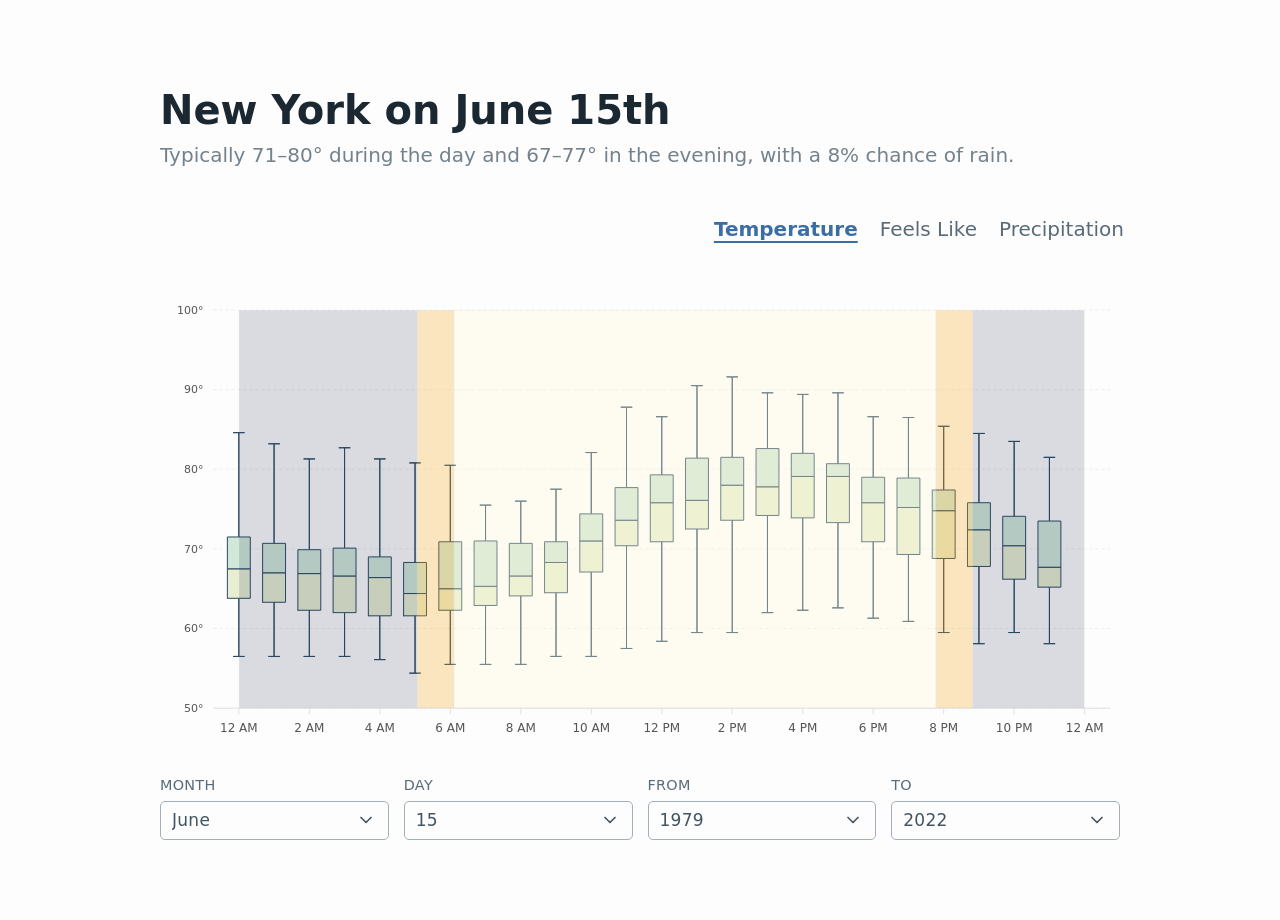
==== explore/index.html @ 86804291 "rename the wedding-planner to explore and add link" ====
<html data-theme="light">
    <head>
        <meta charset="utf-8" />
        <meta name="viewport" content="width=device-width, initial-scale=1.0" />
        <title>New York, by the day</title>
        <link rel="stylesheet" href="../css/pico.min.css" />
        <link rel="stylesheet" href="../css/app.css" />
        <style>
            .container {
                max-width: 960px;
            }
            /* Pico nav: plain right-aligned words, active one underlined. */
            .tabs {
                margin-top: 0.5rem;
                justify-content: flex-end;
            }
            .tabs ul {
                padding: 0;
                margin: 0;
                gap: 0.5rem;
            }
            .tabs a {
                padding: 0.2rem 0.3rem;
                color: var(--secondary);
                text-decoration: none;
            }
            .tabs a:hover,
            .tabs a:focus {
                background: transparent;
                box-shadow: none;
                color: var(--color);
            }
            .tabs a.active {
                color: #3b6ea5;
                font-weight: 600;
                text-decoration: underline;
                text-underline-offset: 5px;
                text-decoration-thickness: 2px;
            }
            #chart {
                margin-top: 0.5rem;
            }
            /* Controls sit below the chart. */
            .controls {
                display: flex;
                flex-wrap: wrap;
                gap: 0.4rem 0.75rem;
                align-items: end;
                margin-top: 1rem;
            }
            .controls label {
                flex: 1 1 7rem;
                margin: 0;
                font-size: 0.72rem;
                letter-spacing: 0.02em;
                text-transform: uppercase;
                color: var(--secondary);
            }
            .controls select {
                margin: 0.2rem 0 0;
                padding: 0.3rem 1.6rem 0.3rem 0.55rem;
                font-size: 0.85rem;
                height: auto;
                background-position: center right 0.6rem;
            }
            #hour-modal article {
                max-width: 820px;
                width: 90vw;
            }
            #hour-modal header {
                margin-bottom: 0.5rem;
            }
        </style>
    </head>
    <body>
        <main class="container">
            <hgroup>
                <h1>New York on <b id="title-date">…</b></h1>
                <h2><span id="explainer">Loading…</span></h2>
            </hgroup>

            <nav class="tabs">
                <ul>
                    <li><a href="#" data-mode="temp" class="active">Temperature</a></li>
                    <li><a href="#" data-mode="feels">Feels Like</a></li>
                    <li><a href="#" data-mode="precip">Precipitation</a></li>
                </ul>
            </nav>

            <div id="chart"></div>

            <div class="controls">
                <label>Month <select id="month"></select></label>
                <label>Day <select id="day"></select></label>
                <label>From <select id="yearStart"></select></label>
                <label>To <select id="yearEnd"></select></label>
            </div>
        </main>

        <dialog id="hour-modal">
            <article>
                <header>
                    <a
                        href="#"
                        id="modal-close"
                        aria-label="Close"
                        class="close"
                    ></a>
                    <strong id="modal-title"></strong>
                </header>
                <div id="modal-chart"></div>
            </article>
        </dialog>

        <script src="../js/apexcharts.min.js"></script>
        <script src="../js/wedding-temps.js"></script>
        <script src="../js/wedding-feels.js"></script>
        <script src="../js/wedding-precip.js"></script>
        <script src="../js/wedding.js"></script>
    </body>
</html>
---- css/pico.min.css ----
@charset "UTF-8";/*!
 * Pico.css v1.5.7 (https://picocss.com)
 * Copyright 2019-2023 - Licensed under MIT
 */:root{--font-family:system-ui,-apple-system,"Segoe UI","Roboto","Ubuntu","Cantarell","Noto Sans",sans-serif,"Apple Color Emoji","Segoe UI Emoji","Segoe UI Symbol","Noto Color Emoji";--line-height:1.5;--font-weight:400;--font-size:16px;--border-radius:0.25rem;--border-width:1px;--outline-width:3px;--spacing:1rem;--typography-spacing-vertical:1.5rem;--block-spacing-vertical:calc(var(--spacing) * 2);--block-spacing-horizontal:var(--spacing);--grid-spacing-vertical:0;--grid-spacing-horizontal:var(--spacing);--form-element-spacing-vertical:0.75rem;--form-element-spacing-horizontal:1rem;--nav-element-spacing-vertical:1rem;--nav-element-spacing-horizontal:0.5rem;--nav-link-spacing-vertical:0.5rem;--nav-link-spacing-horizontal:0.5rem;--form-label-font-weight:var(--font-weight);--transition:0.2s ease-in-out;--modal-overlay-backdrop-filter:blur(0.25rem)}@media (min-width:576px){:root{--font-size:17px}}@media (min-width:768px){:root{--font-size:18px}}@media (min-width:992px){:root{--font-size:19px}}@media (min-width:1200px){:root{--font-size:20px}}@media (min-width:576px){body>footer,body>header,body>main,section{--block-spacing-vertical:calc(var(--spacing) * 2.5)}}@media (min-width:768px){body>footer,body>header,body>main,section{--block-spacing-vertical:calc(var(--spacing) * 3)}}@media (min-width:992px){body>footer,body>header,body>main,section{--block-spacing-vertical:calc(var(--spacing) * 3.5)}}@media (min-width:1200px){body>footer,body>header,body>main,section{--block-spacing-vertical:calc(var(--spacing) * 4)}}@media (min-width:576px){article{--block-spacing-horizontal:calc(var(--spacing) * 1.25)}}@media (min-width:768px){article{--block-spacing-horizontal:calc(var(--spacing) * 1.5)}}@media (min-width:992px){article{--block-spacing-horizontal:calc(var(--spacing) * 1.75)}}@media (min-width:1200px){article{--block-spacing-horizontal:calc(var(--spacing) * 2)}}dialog>article{--block-spacing-vertical:calc(var(--spacing) * 2);--block-spacing-horizontal:var(--spacing)}@media (min-width:576px){dialog>article{--block-spacing-vertical:calc(var(--spacing) * 2.5);--block-spacing-horizontal:calc(var(--spacing) * 1.25)}}@media (min-width:768px){dialog>article{--block-spacing-vertical:calc(var(--spacing) * 3);--block-spacing-horizontal:calc(var(--spacing) * 1.5)}}a{--text-decoration:none}a.contrast,a.secondary{--text-decoration:underline}small{--font-size:0.875em}h1,h2,h3,h4,h5,h6{--font-weight:700}h1{--font-size:2rem;--typography-spacing-vertical:3rem}h2{--font-size:1.75rem;--typography-spacing-vertical:2.625rem}h3{--font-size:1.5rem;--typography-spacing-vertical:2.25rem}h4{--font-size:1.25rem;--typography-spacing-vertical:1.874rem}h5{--font-size:1.125rem;--typography-spacing-vertical:1.6875rem}[type=checkbox],[type=radio]{--border-width:2px}[type=checkbox][role=switch]{--border-width:3px}tfoot td,tfoot th,thead td,thead th{--border-width:3px}:not(thead,tfoot)>*>td{--font-size:0.875em}code,kbd,pre,samp{--font-family:"Menlo","Consolas","Roboto Mono","Ubuntu Monospace","Noto Mono","Oxygen Mono","Liberation Mono",monospace,"Apple Color Emoji","Segoe UI Emoji","Segoe UI Symbol","Noto Color Emoji"}kbd{--font-weight:bolder}:root:not([data-theme=dark]),[data-theme=light]{--background-color:#fff;--color:hsl(205deg, 20%, 32%);--h1-color:hsl(205deg, 30%, 15%);--h2-color:#24333e;--h3-color:hsl(205deg, 25%, 23%);--h4-color:#374956;--h5-color:hsl(205deg, 20%, 32%);--h6-color:#4d606d;--muted-color:hsl(205deg, 10%, 50%);--muted-border-color:hsl(205deg, 20%, 94%);--primary:hsl(195deg, 85%, 41%);--primary-hover:hsl(195deg, 90%, 32%);--primary-focus:rgba(16, 149, 193, 0.125);--primary-inverse:#fff;--secondary:hsl(205deg, 15%, 41%);--secondary-hover:hsl(205deg, 20%, 32%);--secondary-focus:rgba(89, 107, 120, 0.125);--secondary-inverse:#fff;--contrast:hsl(205deg, 30%, 15%);--contrast-hover:#000;--contrast-focus:rgba(89, 107, 120, 0.125);--contrast-inverse:#fff;--mark-background-color:#fff2ca;--mark-color:#543a26;--ins-color:#388e3c;--del-color:#c62828;--blockquote-border-color:var(--muted-border-color);--blockquote-footer-color:var(--muted-color);--button-box-shadow:0 0 0 rgba(0, 0, 0, 0);--button-hover-box-shadow:0 0 0 rgba(0, 0, 0, 0);--form-element-background-color:transparent;--form-element-border-color:hsl(205deg, 14%, 68%);--form-element-color:var(--color);--form-element-placeholder-color:var(--muted-color);--form-element-active-background-color:transparent;--form-element-active-border-color:var(--primary);--form-element-focus-color:var(--primary-focus);--form-element-disabled-background-color:hsl(205deg, 18%, 86%);--form-element-disabled-border-color:hsl(205deg, 14%, 68%);--form-element-disabled-opacity:0.5;--form-element-invalid-border-color:#c62828;--form-element-invalid-active-border-color:#d32f2f;--form-element-invalid-focus-color:rgba(211, 47, 47, 0.125);--form-element-valid-border-color:#388e3c;--form-element-valid-active-border-color:#43a047;--form-element-valid-focus-color:rgba(67, 160, 71, 0.125);--switch-background-color:hsl(205deg, 16%, 77%);--switch-color:var(--primary-inverse);--switch-checked-background-color:var(--primary);--range-border-color:hsl(205deg, 18%, 86%);--range-active-border-color:hsl(205deg, 16%, 77%);--range-thumb-border-color:var(--background-color);--range-thumb-color:var(--secondary);--range-thumb-hover-color:var(--secondary-hover);--range-thumb-active-color:var(--primary);--table-border-color:var(--muted-border-color);--table-row-stripped-background-color:#f6f8f9;--code-background-color:hsl(205deg, 20%, 94%);--code-color:var(--muted-color);--code-kbd-background-color:var(--contrast);--code-kbd-color:var(--contrast-inverse);--code-tag-color:hsl(330deg, 40%, 50%);--code-property-color:hsl(185deg, 40%, 40%);--code-value-color:hsl(40deg, 20%, 50%);--code-comment-color:hsl(205deg, 14%, 68%);--accordion-border-color:var(--muted-border-color);--accordion-close-summary-color:var(--color);--accordion-open-summary-color:var(--muted-color);--card-background-color:var(--background-color);--card-border-color:var(--muted-border-color);--card-box-shadow:0.0145rem 0.029rem 0.174rem rgba(27, 40, 50, 0.01698),0.0335rem 0.067rem 0.402rem rgba(27, 40, 50, 0.024),0.0625rem 0.125rem 0.75rem rgba(27, 40, 50, 0.03),0.1125rem 0.225rem 1.35rem rgba(27, 40, 50, 0.036),0.2085rem 0.417rem 2.502rem rgba(27, 40, 50, 0.04302),0.5rem 1rem 6rem rgba(27, 40, 50, 0.06),0 0 0 0.0625rem rgba(27, 40, 50, 0.015);--card-sectionning-background-color:#fbfbfc;--dropdown-background-color:#fbfbfc;--dropdown-border-color:#e1e6eb;--dropdown-box-shadow:var(--card-box-shadow);--dropdown-color:var(--color);--dropdown-hover-background-color:hsl(205deg, 20%, 94%);--modal-overlay-background-color:rgba(213, 220, 226, 0.7);--progress-background-color:hsl(205deg, 18%, 86%);--progress-color:var(--primary);--loading-spinner-opacity:0.5;--tooltip-background-color:var(--contrast);--tooltip-color:var(--contrast-inverse);--icon-checkbox:url("data:image/svg+xml,%3Csvg xmlns='http://www.w3.org/2000/svg' width='24' height='24' viewBox='0 0 24 24' fill='none' stroke='rgb(255, 255, 255)' stroke-width='4' stroke-linecap='round' stroke-linejoin='round'%3E%3Cpolyline points='20 6 9 17 4 12'%3E%3C/polyline%3E%3C/svg%3E");--icon-chevron:url("data:image/svg+xml,%3Csvg xmlns='http://www.w3.org/2000/svg' width='24' height='24' viewBox='0 0 24 24' fill='none' stroke='rgb(65, 84, 98)' stroke-width='2' stroke-linecap='round' stroke-linejoin='round'%3E%3Cpolyline points='6 9 12 15 18 9'%3E%3C/polyline%3E%3C/svg%3E");--icon-chevron-button:url("data:image/svg+xml,%3Csvg xmlns='http://www.w3.org/2000/svg' width='24' height='24' viewBox='0 0 24 24' fill='none' stroke='rgb(255, 255, 255)' stroke-width='2' stroke-linecap='round' stroke-linejoin='round'%3E%3Cpolyline points='6 9 12 15 18 9'%3E%3C/polyline%3E%3C/svg%3E");--icon-chevron-button-inverse:url("data:image/svg+xml,%3Csvg xmlns='http://www.w3.org/2000/svg' width='24' height='24' viewBox='0 0 24 24' fill='none' stroke='rgb(255, 255, 255)' stroke-width='2' stroke-linecap='round' stroke-linejoin='round'%3E%3Cpolyline points='6 9 12 15 18 9'%3E%3C/polyline%3E%3C/svg%3E");--icon-close:url("data:image/svg+xml,%3Csvg xmlns='http://www.w3.org/2000/svg' width='24' height='24' viewBox='0 0 24 24' fill='none' stroke='rgb(115, 130, 140)' stroke-width='4' stroke-linecap='round' stroke-linejoin='round'%3E%3Cline x1='18' y1='6' x2='6' y2='18'%3E%3C/line%3E%3Cline x1='6' y1='6' x2='18' y2='18'%3E%3C/line%3E%3C/svg%3E");--icon-date:url("data:image/svg+xml,%3Csvg xmlns='http://www.w3.org/2000/svg' width='24' height='24' viewBox='0 0 24 24' fill='none' stroke='rgb(65, 84, 98)' stroke-width='2' stroke-linecap='round' stroke-linejoin='round'%3E%3Crect x='3' y='4' width='18' height='18' rx='2' ry='2'%3E%3C/rect%3E%3Cline x1='16' y1='2' x2='16' y2='6'%3E%3C/line%3E%3Cline x1='8' y1='2' x2='8' y2='6'%3E%3C/line%3E%3Cline x1='3' y1='10' x2='21' y2='10'%3E%3C/line%3E%3C/svg%3E");--icon-invalid:url("data:image/svg+xml,%3Csvg xmlns='http://www.w3.org/2000/svg' width='24' height='24' viewBox='0 0 24 24' fill='none' stroke='rgb(198, 40, 40)' stroke-width='2' stroke-linecap='round' stroke-linejoin='round'%3E%3Ccircle cx='12' cy='12' r='10'%3E%3C/circle%3E%3Cline x1='12' y1='8' x2='12' y2='12'%3E%3C/line%3E%3Cline x1='12' y1='16' x2='12.01' y2='16'%3E%3C/line%3E%3C/svg%3E");--icon-minus:url("data:image/svg+xml,%3Csvg xmlns='http://www.w3.org/2000/svg' width='24' height='24' viewBox='0 0 24 24' fill='none' stroke='rgb(255, 255, 255)' stroke-width='4' stroke-linecap='round' stroke-linejoin='round'%3E%3Cline x1='5' y1='12' x2='19' y2='12'%3E%3C/line%3E%3C/svg%3E");--icon-search:url("data:image/svg+xml,%3Csvg xmlns='http://www.w3.org/2000/svg' width='24' height='24' viewBox='0 0 24 24' fill='none' stroke='rgb(65, 84, 98)' stroke-width='2' stroke-linecap='round' stroke-linejoin='round'%3E%3Ccircle cx='11' cy='11' r='8'%3E%3C/circle%3E%3Cline x1='21' y1='21' x2='16.65' y2='16.65'%3E%3C/line%3E%3C/svg%3E");--icon-time:url("data:image/svg+xml,%3Csvg xmlns='http://www.w3.org/2000/svg' width='24' height='24' viewBox='0 0 24 24' fill='none' stroke='rgb(65, 84, 98)' stroke-width='2' stroke-linecap='round' stroke-linejoin='round'%3E%3Ccircle cx='12' cy='12' r='10'%3E%3C/circle%3E%3Cpolyline points='12 6 12 12 16 14'%3E%3C/polyline%3E%3C/svg%3E");--icon-valid:url("data:image/svg+xml,%3Csvg xmlns='http://www.w3.org/2000/svg' width='24' height='24' viewBox='0 0 24 24' fill='none' stroke='rgb(56, 142, 60)' stroke-width='3' stroke-linecap='round' stroke-linejoin='round'%3E%3Cpolyline points='20 6 9 17 4 12'%3E%3C/polyline%3E%3C/svg%3E");color-scheme:light}@media only screen and (prefers-color-scheme:dark){:root:not([data-theme]){--background-color:#11191f;--color:hsl(205deg, 16%, 77%);--h1-color:hsl(205deg, 20%, 94%);--h2-color:#e1e6eb;--h3-color:hsl(205deg, 18%, 86%);--h4-color:#c8d1d8;--h5-color:hsl(205deg, 16%, 77%);--h6-color:#afbbc4;--muted-color:hsl(205deg, 10%, 50%);--muted-border-color:#1f2d38;--primary:hsl(195deg, 85%, 41%);--primary-hover:hsl(195deg, 80%, 50%);--primary-focus:rgba(16, 149, 193, 0.25);--primary-inverse:#fff;--secondary:hsl(205deg, 15%, 41%);--secondary-hover:hsl(205deg, 10%, 50%);--secondary-focus:rgba(115, 130, 140, 0.25);--secondary-inverse:#fff;--contrast:hsl(205deg, 20%, 94%);--contrast-hover:#fff;--contrast-focus:rgba(115, 130, 140, 0.25);--contrast-inverse:#000;--mark-background-color:#d1c284;--mark-color:#11191f;--ins-color:#388e3c;--del-color:#c62828;--blockquote-border-color:var(--muted-border-color);--blockquote-footer-color:var(--muted-color);--button-box-shadow:0 0 0 rgba(0, 0, 0, 0);--button-hover-box-shadow:0 0 0 rgba(0, 0, 0, 0);--form-element-background-color:#11191f;--form-element-border-color:#374956;--form-element-color:var(--color);--form-element-placeholder-color:var(--muted-color);--form-element-active-background-color:var(--form-element-background-color);--form-element-active-border-color:var(--primary);--form-element-focus-color:var(--primary-focus);--form-element-disabled-background-color:hsl(205deg, 25%, 23%);--form-element-disabled-border-color:hsl(205deg, 20%, 32%);--form-element-disabled-opacity:0.5;--form-element-invalid-border-color:#b71c1c;--form-element-invalid-active-border-color:#c62828;--form-element-invalid-focus-color:rgba(198, 40, 40, 0.25);--form-element-valid-border-color:#2e7d32;--form-element-valid-active-border-color:#388e3c;--form-element-valid-focus-color:rgba(56, 142, 60, 0.25);--switch-background-color:#374956;--switch-color:var(--primary-inverse);--switch-checked-background-color:var(--primary);--range-border-color:#24333e;--range-active-border-color:hsl(205deg, 25%, 23%);--range-thumb-border-color:var(--background-color);--range-thumb-color:var(--secondary);--range-thumb-hover-color:var(--secondary-hover);--range-thumb-active-color:var(--primary);--table-border-color:var(--muted-border-color);--table-row-stripped-background-color:rgba(115, 130, 140, 0.05);--code-background-color:#18232c;--code-color:var(--muted-color);--code-kbd-background-color:var(--contrast);--code-kbd-color:var(--contrast-inverse);--code-tag-color:hsl(330deg, 30%, 50%);--code-property-color:hsl(185deg, 30%, 50%);--code-value-color:hsl(40deg, 10%, 50%);--code-comment-color:#4d606d;--accordion-border-color:var(--muted-border-color);--accordion-active-summary-color:var(--primary);--accordion-close-summary-color:var(--color);--accordion-open-summary-color:var(--muted-color);--card-background-color:#141e26;--card-border-color:var(--card-background-color);--card-box-shadow:0.0145rem 0.029rem 0.174rem rgba(0, 0, 0, 0.01698),0.0335rem 0.067rem 0.402rem rgba(0, 0, 0, 0.024),0.0625rem 0.125rem 0.75rem rgba(0, 0, 0, 0.03),0.1125rem 0.225rem 1.35rem rgba(0, 0, 0, 0.036),0.2085rem 0.417rem 2.502rem rgba(0, 0, 0, 0.04302),0.5rem 1rem 6rem rgba(0, 0, 0, 0.06),0 0 0 0.0625rem rgba(0, 0, 0, 0.015);--card-sectionning-background-color:#18232c;--dropdown-background-color:hsl(205deg, 30%, 15%);--dropdown-border-color:#24333e;--dropdown-box-shadow:var(--card-box-shadow);--dropdown-color:var(--color);--dropdown-hover-background-color:rgba(36, 51, 62, 0.75);--modal-overlay-background-color:rgba(36, 51, 62, 0.8);--progress-background-color:#24333e;--progress-color:var(--primary);--loading-spinner-opacity:0.5;--tooltip-background-color:var(--contrast);--tooltip-color:var(--contrast-inverse);--icon-checkbox:url("data:image/svg+xml,%3Csvg xmlns='http://www.w3.org/2000/svg' width='24' height='24' viewBox='0 0 24 24' fill='none' stroke='rgb(255, 255, 255)' stroke-width='4' stroke-linecap='round' stroke-linejoin='round'%3E%3Cpolyline points='20 6 9 17 4 12'%3E%3C/polyline%3E%3C/svg%3E");--icon-chevron:url("data:image/svg+xml,%3Csvg xmlns='http://www.w3.org/2000/svg' width='24' height='24' viewBox='0 0 24 24' fill='none' stroke='rgb(162, 175, 185)' stroke-width='2' stroke-linecap='round' stroke-linejoin='round'%3E%3Cpolyline points='6 9 12 15 18 9'%3E%3C/polyline%3E%3C/svg%3E");--icon-chevron-button:url("data:image/svg+xml,%3Csvg xmlns='http://www.w3.org/2000/svg' width='24' height='24' viewBox='0 0 24 24' fill='none' stroke='rgb(255, 255, 255)' stroke-width='2' stroke-linecap='round' stroke-linejoin='round'%3E%3Cpolyline points='6 9 12 15 18 9'%3E%3C/polyline%3E%3C/svg%3E");--icon-chevron-button-inverse:url("data:image/svg+xml,%3Csvg xmlns='http://www.w3.org/2000/svg' width='24' height='24' viewBox='0 0 24 24' fill='none' stroke='rgb(0, 0, 0)' stroke-width='2' stroke-linecap='round' stroke-linejoin='round'%3E%3Cpolyline points='6 9 12 15 18 9'%3E%3C/polyline%3E%3C/svg%3E");--icon-close:url("data:image/svg+xml,%3Csvg xmlns='http://www.w3.org/2000/svg' width='24' height='24' viewBox='0 0 24 24' fill='none' stroke='rgb(115, 130, 140)' stroke-width='4' stroke-linecap='round' stroke-linejoin='round'%3E%3Cline x1='18' y1='6' x2='6' y2='18'%3E%3C/line%3E%3Cline x1='6' y1='6' x2='18' y2='18'%3E%3C/line%3E%3C/svg%3E");--icon-date:url("data:image/svg+xml,%3Csvg xmlns='http://www.w3.org/2000/svg' width='24' height='24' viewBox='0 0 24 24' fill='none' stroke='rgb(162, 175, 185)' stroke-width='2' stroke-linecap='round' stroke-linejoin='round'%3E%3Crect x='3' y='4' width='18' height='18' rx='2' ry='2'%3E%3C/rect%3E%3Cline x1='16' y1='2' x2='16' y2='6'%3E%3C/line%3E%3Cline x1='8' y1='2' x2='8' y2='6'%3E%3C/line%3E%3Cline x1='3' y1='10' x2='21' y2='10'%3E%3C/line%3E%3C/svg%3E");--icon-invalid:url("data:image/svg+xml,%3Csvg xmlns='http://www.w3.org/2000/svg' width='24' height='24' viewBox='0 0 24 24' fill='none' stroke='rgb(183, 28, 28)' stroke-width='2' stroke-linecap='round' stroke-linejoin='round'%3E%3Ccircle cx='12' cy='12' r='10'%3E%3C/circle%3E%3Cline x1='12' y1='8' x2='12' y2='12'%3E%3C/line%3E%3Cline x1='12' y1='16' x2='12.01' y2='16'%3E%3C/line%3E%3C/svg%3E");--icon-minus:url("data:image/svg+xml,%3Csvg xmlns='http://www.w3.org/2000/svg' width='24' height='24' viewBox='0 0 24 24' fill='none' stroke='rgb(255, 255, 255)' stroke-width='4' stroke-linecap='round' stroke-linejoin='round'%3E%3Cline x1='5' y1='12' x2='19' y2='12'%3E%3C/line%3E%3C/svg%3E");--icon-search:url("data:image/svg+xml,%3Csvg xmlns='http://www.w3.org/2000/svg' width='24' height='24' viewBox='0 0 24 24' fill='none' stroke='rgb(162, 175, 185)' stroke-width='2' stroke-linecap='round' stroke-linejoin='round'%3E%3Ccircle cx='11' cy='11' r='8'%3E%3C/circle%3E%3Cline x1='21' y1='21' x2='16.65' y2='16.65'%3E%3C/line%3E%3C/svg%3E");--icon-time:url("data:image/svg+xml,%3Csvg xmlns='http://www.w3.org/2000/svg' width='24' height='24' viewBox='0 0 24 24' fill='none' stroke='rgb(162, 175, 185)' stroke-width='2' stroke-linecap='round' stroke-linejoin='round'%3E%3Ccircle cx='12' cy='12' r='10'%3E%3C/circle%3E%3Cpolyline points='12 6 12 12 16 14'%3E%3C/polyline%3E%3C/svg%3E");--icon-valid:url("data:image/svg+xml,%3Csvg xmlns='http://www.w3.org/2000/svg' width='24' height='24' viewBox='0 0 24 24' fill='none' stroke='rgb(46, 125, 50)' stroke-width='3' stroke-linecap='round' stroke-linejoin='round'%3E%3Cpolyline points='20 6 9 17 4 12'%3E%3C/polyline%3E%3C/svg%3E");color-scheme:dark}}[data-theme=dark]{--background-color:#11191f;--color:hsl(205deg, 16%, 77%);--h1-color:hsl(205deg, 20%, 94%);--h2-color:#e1e6eb;--h3-color:hsl(205deg, 18%, 86%);--h4-color:#c8d1d8;--h5-color:hsl(205deg, 16%, 77%);--h6-color:#afbbc4;--muted-color:hsl(205deg, 10%, 50%);--muted-border-color:#1f2d38;--primary:hsl(195deg, 85%, 41%);--primary-hover:hsl(195deg, 80%, 50%);--primary-focus:rgba(16, 149, 193, 0.25);--primary-inverse:#fff;--secondary:hsl(205deg, 15%, 41%);--secondary-hover:hsl(205deg, 10%, 50%);--secondary-focus:rgba(115, 130, 140, 0.25);--secondary-inverse:#fff;--contrast:hsl(205deg, 20%, 94%);--contrast-hover:#fff;--contrast-focus:rgba(115, 130, 140, 0.25);--contrast-inverse:#000;--mark-background-color:#d1c284;--mark-color:#11191f;--ins-color:#388e3c;--del-color:#c62828;--blockquote-border-color:var(--muted-border-color);--blockquote-footer-color:var(--muted-color);--button-box-shadow:0 0 0 rgba(0, 0, 0, 0);--button-hover-box-shadow:0 0 0 rgba(0, 0, 0, 0);--form-element-background-color:#11191f;--form-element-border-color:#374956;--form-element-color:var(--color);--form-element-placeholder-color:var(--muted-color);--form-element-active-background-color:var(--form-element-background-color);--form-element-active-border-color:var(--primary);--form-element-focus-color:var(--primary-focus);--form-element-disabled-background-color:hsl(205deg, 25%, 23%);--form-element-disabled-border-color:hsl(205deg, 20%, 32%);--form-element-disabled-opacity:0.5;--form-element-invalid-border-color:#b71c1c;--form-element-invalid-active-border-color:#c62828;--form-element-invalid-focus-color:rgba(198, 40, 40, 0.25);--form-element-valid-border-color:#2e7d32;--form-element-valid-active-border-color:#388e3c;--form-element-valid-focus-color:rgba(56, 142, 60, 0.25);--switch-background-color:#374956;--switch-color:var(--primary-inverse);--switch-checked-background-color:var(--primary);--range-border-color:#24333e;--range-active-border-color:hsl(205deg, 25%, 23%);--range-thumb-border-color:var(--background-color);--range-thumb-color:var(--secondary);--range-thumb-hover-color:var(--secondary-hover);--range-thumb-active-color:var(--primary);--table-border-color:var(--muted-border-color);--table-row-stripped-background-color:rgba(115, 130, 140, 0.05);--code-background-color:#18232c;--code-color:var(--muted-color);--code-kbd-background-color:var(--contrast);--code-kbd-color:var(--contrast-inverse);--code-tag-color:hsl(330deg, 30%, 50%);--code-property-color:hsl(185deg, 30%, 50%);--code-value-color:hsl(40deg, 10%, 50%);--code-comment-color:#4d606d;--accordion-border-color:var(--muted-border-color);--accordion-active-summary-color:var(--primary);--accordion-close-summary-color:var(--color);--accordion-open-summary-color:var(--muted-color);--card-background-color:#141e26;--card-border-color:var(--card-background-color);--card-box-shadow:0.0145rem 0.029rem 0.174rem rgba(0, 0, 0, 0.01698),0.0335rem 0.067rem 0.402rem rgba(0, 0, 0, 0.024),0.0625rem 0.125rem 0.75rem rgba(0, 0, 0, 0.03),0.1125rem 0.225rem 1.35rem rgba(0, 0, 0, 0.036),0.2085rem 0.417rem 2.502rem rgba(0, 0, 0, 0.04302),0.5rem 1rem 6rem rgba(0, 0, 0, 0.06),0 0 0 0.0625rem rgba(0, 0, 0, 0.015);--card-sectionning-background-color:#18232c;--dropdown-background-color:hsl(205deg, 30%, 15%);--dropdown-border-color:#24333e;--dropdown-box-shadow:var(--card-box-shadow);--dropdown-color:var(--color);--dropdown-hover-background-color:rgba(36, 51, 62, 0.75);--modal-overlay-background-color:rgba(36, 51, 62, 0.8);--progress-background-color:#24333e;--progress-color:var(--primary);--loading-spinner-opacity:0.5;--tooltip-background-color:var(--contrast);--tooltip-color:var(--contrast-inverse);--icon-checkbox:url("data:image/svg+xml,%3Csvg xmlns='http://www.w3.org/2000/svg' width='24' height='24' viewBox='0 0 24 24' fill='none' stroke='rgb(255, 255, 255)' stroke-width='4' stroke-linecap='round' stroke-linejoin='round'%3E%3Cpolyline points='20 6 9 17 4 12'%3E%3C/polyline%3E%3C/svg%3E");--icon-chevron:url("data:image/svg+xml,%3Csvg xmlns='http://www.w3.org/2000/svg' width='24' height='24' viewBox='0 0 24 24' fill='none' stroke='rgb(162, 175, 185)' stroke-width='2' stroke-linecap='round' stroke-linejoin='round'%3E%3Cpolyline points='6 9 12 15 18 9'%3E%3C/polyline%3E%3C/svg%3E");--icon-chevron-button:url("data:image/svg+xml,%3Csvg xmlns='http://www.w3.org/2000/svg' width='24' height='24' viewBox='0 0 24 24' fill='none' stroke='rgb(255, 255, 255)' stroke-width='2' stroke-linecap='round' stroke-linejoin='round'%3E%3Cpolyline points='6 9 12 15 18 9'%3E%3C/polyline%3E%3C/svg%3E");--icon-chevron-button-inverse:url("data:image/svg+xml,%3Csvg xmlns='http://www.w3.org/2000/svg' width='24' height='24' viewBox='0 0 24 24' fill='none' stroke='rgb(0, 0, 0)' stroke-width='2' stroke-linecap='round' stroke-linejoin='round'%3E%3Cpolyline points='6 9 12 15 18 9'%3E%3C/polyline%3E%3C/svg%3E");--icon-close:url("data:image/svg+xml,%3Csvg xmlns='http://www.w3.org/2000/svg' width='24' height='24' viewBox='0 0 24 24' fill='none' stroke='rgb(115, 130, 140)' stroke-width='4' stroke-linecap='round' stroke-linejoin='round'%3E%3Cline x1='18' y1='6' x2='6' y2='18'%3E%3C/line%3E%3Cline x1='6' y1='6' x2='18' y2='18'%3E%3C/line%3E%3C/svg%3E");--icon-date:url("data:image/svg+xml,%3Csvg xmlns='http://www.w3.org/2000/svg' width='24' height='24' viewBox='0 0 24 24' fill='none' stroke='rgb(162, 175, 185)' stroke-width='2' stroke-linecap='round' stroke-linejoin='round'%3E%3Crect x='3' y='4' width='18' height='18' rx='2' ry='2'%3E%3C/rect%3E%3Cline x1='16' y1='2' x2='16' y2='6'%3E%3C/line%3E%3Cline x1='8' y1='2' x2='8' y2='6'%3E%3C/line%3E%3Cline x1='3' y1='10' x2='21' y2='10'%3E%3C/line%3E%3C/svg%3E");--icon-invalid:url("data:image/svg+xml,%3Csvg xmlns='http://www.w3.org/2000/svg' width='24' height='24' viewBox='0 0 24 24' fill='none' stroke='rgb(183, 28, 28)' stroke-width='2' stroke-linecap='round' stroke-linejoin='round'%3E%3Ccircle cx='12' cy='12' r='10'%3E%3C/circle%3E%3Cline x1='12' y1='8' x2='12' y2='12'%3E%3C/line%3E%3Cline x1='12' y1='16' x2='12.01' y2='16'%3E%3C/line%3E%3C/svg%3E");--icon-minus:url("data:image/svg+xml,%3Csvg xmlns='http://www.w3.org/2000/svg' width='24' height='24' viewBox='0 0 24 24' fill='none' stroke='rgb(255, 255, 255)' stroke-width='4' stroke-linecap='round' stroke-linejoin='round'%3E%3Cline x1='5' y1='12' x2='19' y2='12'%3E%3C/line%3E%3C/svg%3E");--icon-search:url("data:image/svg+xml,%3Csvg xmlns='http://www.w3.org/2000/svg' width='24' height='24' viewBox='0 0 24 24' fill='none' stroke='rgb(162, 175, 185)' stroke-width='2' stroke-linecap='round' stroke-linejoin='round'%3E%3Ccircle cx='11' cy='11' r='8'%3E%3C/circle%3E%3Cline x1='21' y1='21' x2='16.65' y2='16.65'%3E%3C/line%3E%3C/svg%3E");--icon-time:url("data:image/svg+xml,%3Csvg xmlns='http://www.w3.org/2000/svg' width='24' height='24' viewBox='0 0 24 24' fill='none' stroke='rgb(162, 175, 185)' stroke-width='2' stroke-linecap='round' stroke-linejoin='round'%3E%3Ccircle cx='12' cy='12' r='10'%3E%3C/circle%3E%3Cpolyline points='12 6 12 12 16 14'%3E%3C/polyline%3E%3C/svg%3E");--icon-valid:url("data:image/svg+xml,%3Csvg xmlns='http://www.w3.org/2000/svg' width='24' height='24' viewBox='0 0 24 24' fill='none' stroke='rgb(46, 125, 50)' stroke-width='3' stroke-linecap='round' stroke-linejoin='round'%3E%3Cpolyline points='20 6 9 17 4 12'%3E%3C/polyline%3E%3C/svg%3E");color-scheme:dark}[type=checkbox],[type=radio],[type=range],progress{accent-color:var(--primary)}*,::after,::before{box-sizing:border-box;background-repeat:no-repeat}::after,::before{text-decoration:inherit;vertical-align:inherit}:where(:root){-webkit-tap-highlight-color:transparent;-webkit-text-size-adjust:100%;-moz-text-size-adjust:100%;text-size-adjust:100%;background-color:var(--background-color);color:var(--color);font-weight:var(--font-weight);font-size:var(--font-size);line-height:var(--line-height);font-family:var(--font-family);text-rendering:optimizeLegibility;overflow-wrap:break-word;cursor:default;-moz-tab-size:4;-o-tab-size:4;tab-size:4}main{display:block}body{width:100%;margin:0}body>footer,body>header,body>main{width:100%;margin-right:auto;margin-left:auto;padding:var(--block-spacing-vertical) 0}.container,.container-fluid{width:100%;margin-right:auto;margin-left:auto;padding-right:var(--spacing);padding-left:var(--spacing)}@media (min-width:576px){.container{max-width:510px;padding-right:0;padding-left:0}}@media (min-width:768px){.container{max-width:700px}}@media (min-width:992px){.container{max-width:920px}}@media (min-width:1200px){.container{max-width:1130px}}section{margin-bottom:var(--block-spacing-vertical)}.grid{grid-column-gap:var(--grid-spacing-horizontal);grid-row-gap:var(--grid-spacing-vertical);display:grid;grid-template-columns:1fr;margin:0}@media (min-width:992px){.grid{grid-template-columns:repeat(auto-fit,minmax(0%,1fr))}}.grid>*{min-width:0}figure{display:block;margin:0;padding:0;overflow-x:auto}figure figcaption{padding:calc(var(--spacing) * .5) 0;color:var(--muted-color)}b,strong{font-weight:bolder}sub,sup{position:relative;font-size:.75em;line-height:0;vertical-align:baseline}sub{bottom:-.25em}sup{top:-.5em}address,blockquote,dl,figure,form,ol,p,pre,table,ul{margin-top:0;margin-bottom:var(--typography-spacing-vertical);color:var(--color);font-style:normal;font-weight:var(--font-weight);font-size:var(--font-size)}[role=link],a{--color:var(--primary);--background-color:transparent;outline:0;background-color:var(--background-color);color:var(--color);-webkit-text-decoration:var(--text-decoration);text-decoration:var(--text-decoration);transition:background-color var(--transition),color var(--transition),box-shadow var(--transition),-webkit-text-decoration var(--transition);transition:background-color var(--transition),color var(--transition),text-decoration var(--transition),box-shadow var(--transition);transition:background-color var(--transition),color var(--transition),text-decoration var(--transition),box-shadow var(--transition),-webkit-text-decoration var(--transition)}[role=link]:is([aria-current],:hover,:active,:focus),a:is([aria-current],:hover,:active,:focus){--color:var(--primary-hover);--text-decoration:underline}[role=link]:focus,a:focus{--background-color:var(--primary-focus)}[role=link].secondary,a.secondary{--color:var(--secondary)}[role=link].secondary:is([aria-current],:hover,:active,:focus),a.secondary:is([aria-current],:hover,:active,:focus){--color:var(--secondary-hover)}[role=link].secondary:focus,a.secondary:focus{--background-color:var(--secondary-focus)}[role=link].contrast,a.contrast{--color:var(--contrast)}[role=link].contrast:is([aria-current],:hover,:active,:focus),a.contrast:is([aria-current],:hover,:active,:focus){--color:var(--contrast-hover)}[role=link].contrast:focus,a.contrast:focus{--background-color:var(--contrast-focus)}h1,h2,h3,h4,h5,h6{margin-top:0;margin-bottom:var(--typography-spacing-vertical);color:var(--color);font-weight:var(--font-weight);font-size:var(--font-size);font-family:var(--font-family)}h1{--color:var(--h1-color)}h2{--color:var(--h2-color)}h3{--color:var(--h3-color)}h4{--color:var(--h4-color)}h5{--color:var(--h5-color)}h6{--color:var(--h6-color)}:where(address,blockquote,dl,figure,form,ol,p,pre,table,ul)~:is(h1,h2,h3,h4,h5,h6){margin-top:var(--typography-spacing-vertical)}.headings,hgroup{margin-bottom:var(--typography-spacing-vertical)}.headings>*,hgroup>*{margin-bottom:0}.headings>:last-child,hgroup>:last-child{--color:var(--muted-color);--font-weight:unset;font-size:1rem;font-family:unset}p{margin-bottom:var(--typography-spacing-vertical)}small{font-size:var(--font-size)}:where(dl,ol,ul){padding-right:0;padding-left:var(--spacing);-webkit-padding-start:var(--spacing);padding-inline-start:var(--spacing);-webkit-padding-end:0;padding-inline-end:0}:where(dl,ol,ul) li{margin-bottom:calc(var(--typography-spacing-vertical) * .25)}:where(dl,ol,ul) :is(dl,ol,ul){margin:0;margin-top:calc(var(--typography-spacing-vertical) * .25)}ul li{list-style:square}mark{padding:.125rem .25rem;background-color:var(--mark-background-color);color:var(--mark-color);vertical-align:baseline}blockquote{display:block;margin:var(--typography-spacing-vertical) 0;padding:var(--spacing);border-right:none;border-left:.25rem solid var(--blockquote-border-color);-webkit-border-start:0.25rem solid var(--blockquote-border-color);border-inline-start:0.25rem solid var(--blockquote-border-color);-webkit-border-end:none;border-inline-end:none}blockquote footer{margin-top:calc(var(--typography-spacing-vertical) * .5);color:var(--blockquote-footer-color)}abbr[title]{border-bottom:1px dotted;text-decoration:none;cursor:help}ins{color:var(--ins-color);text-decoration:none}del{color:var(--del-color)}::-moz-selection{background-color:var(--primary-focus)}::selection{background-color:var(--primary-focus)}:where(audio,canvas,iframe,img,svg,video){vertical-align:middle}audio,video{display:inline-block}audio:not([controls]){display:none;height:0}:where(iframe){border-style:none}img{max-width:100%;height:auto;border-style:none}:where(svg:not([fill])){fill:currentColor}svg:not(:root){overflow:hidden}button{margin:0;overflow:visible;font-family:inherit;text-transform:none}[type=button],[type=reset],[type=submit],button{-webkit-appearance:button}button{display:block;width:100%;margin-bottom:var(--spacing)}[role=button]{display:inline-block;text-decoration:none}[role=button],button,input[type=button],input[type=reset],input[type=submit]{--background-color:var(--primary);--border-color:var(--primary);--color:var(--primary-inverse);--box-shadow:var(--button-box-shadow, 0 0 0 rgba(0, 0, 0, 0));padding:var(--form-element-spacing-vertical) var(--form-element-spacing-horizontal);border:var(--border-width) solid var(--border-color);border-radius:var(--border-radius);outline:0;background-color:var(--background-color);box-shadow:var(--box-shadow);color:var(--color);font-weight:var(--font-weight);font-size:1rem;line-height:var(--line-height);text-align:center;cursor:pointer;transition:background-color var(--transition),border-color var(--transition),color var(--transition),box-shadow var(--transition)}[role=button]:is([aria-current],:hover,:active,:focus),button:is([aria-current],:hover,:active,:focus),input[type=button]:is([aria-current],:hover,:active,:focus),input[type=reset]:is([aria-current],:hover,:active,:focus),input[type=submit]:is([aria-current],:hover,:active,:focus){--background-color:var(--primary-hover);--border-color:var(--primary-hover);--box-shadow:var(--button-hover-box-shadow, 0 0 0 rgba(0, 0, 0, 0));--color:var(--primary-inverse)}[role=button]:focus,button:focus,input[type=button]:focus,input[type=reset]:focus,input[type=submit]:focus{--box-shadow:var(--button-hover-box-shadow, 0 0 0 rgba(0, 0, 0, 0)),0 0 0 var(--outline-width) var(--primary-focus)}:is(button,input[type=submit],input[type=button],[role=button]).secondary,input[type=reset]{--background-color:var(--secondary);--border-color:var(--secondary);--color:var(--secondary-inverse);cursor:pointer}:is(button,input[type=submit],input[type=button],[role=button]).secondary:is([aria-current],:hover,:active,:focus),input[type=reset]:is([aria-current],:hover,:active,:focus){--background-color:var(--secondary-hover);--border-color:var(--secondary-hover);--color:var(--secondary-inverse)}:is(button,input[type=submit],input[type=button],[role=button]).secondary:focus,input[type=reset]:focus{--box-shadow:var(--button-hover-box-shadow, 0 0 0 rgba(0, 0, 0, 0)),0 0 0 var(--outline-width) var(--secondary-focus)}:is(button,input[type=submit],input[type=button],[role=button]).contrast{--background-color:var(--contrast);--border-color:var(--contrast);--color:var(--contrast-inverse)}:is(button,input[type=submit],input[type=button],[role=button]).contrast:is([aria-current],:hover,:active,:focus){--background-color:var(--contrast-hover);--border-color:var(--contrast-hover);--color:var(--contrast-inverse)}:is(button,input[type=submit],input[type=button],[role=button]).contrast:focus{--box-shadow:var(--button-hover-box-shadow, 0 0 0 rgba(0, 0, 0, 0)),0 0 0 var(--outline-width) var(--contrast-focus)}:is(button,input[type=submit],input[type=button],[role=button]).outline,input[type=reset].outline{--background-color:transparent;--color:var(--primary)}:is(button,input[type=submit],input[type=button],[role=button]).outline:is([aria-current],:hover,:active,:focus),input[type=reset].outline:is([aria-current],:hover,:active,:focus){--background-color:transparent;--color:var(--primary-hover)}:is(button,input[type=submit],input[type=button],[role=button]).outline.secondary,input[type=reset].outline{--color:var(--secondary)}:is(button,input[type=submit],input[type=button],[role=button]).outline.secondary:is([aria-current],:hover,:active,:focus),input[type=reset].outline:is([aria-current],:hover,:active,:focus){--color:var(--secondary-hover)}:is(button,input[type=submit],input[type=button],[role=button]).outline.contrast{--color:var(--contrast)}:is(button,input[type=submit],input[type=button],[role=button]).outline.contrast:is([aria-current],:hover,:active,:focus){--color:var(--contrast-hover)}:where(button,[type=submit],[type=button],[type=reset],[role=button])[disabled],:where(fieldset[disabled]) :is(button,[type=submit],[type=button],[type=reset],[role=button]),a[role=button]:not([href]){opacity:.5;pointer-events:none}input,optgroup,select,textarea{margin:0;font-size:1rem;line-height:var(--line-height);font-family:inherit;letter-spacing:inherit}input{overflow:visible}select{text-transform:none}legend{max-width:100%;padding:0;color:inherit;white-space:normal}textarea{overflow:auto}[type=checkbox],[type=radio]{padding:0}::-webkit-inner-spin-button,::-webkit-outer-spin-button{height:auto}[type=search]{-webkit-appearance:textfield;outline-offset:-2px}[type=search]::-webkit-search-decoration{-webkit-appearance:none}::-webkit-file-upload-button{-webkit-appearance:button;font:inherit}::-moz-focus-inner{padding:0;border-style:none}:-moz-focusring{outline:0}:-moz-ui-invalid{box-shadow:none}::-ms-expand{display:none}[type=file],[type=range]{padding:0;border-width:0}input:not([type=checkbox],[type=radio],[type=range]){height:calc(1rem * var(--line-height) + var(--form-element-spacing-vertical) * 2 + var(--border-width) * 2)}fieldset{margin:0;margin-bottom:var(--spacing);padding:0;border:0}fieldset legend,label{display:block;margin-bottom:calc(var(--spacing) * .25);font-weight:var(--form-label-font-weight,var(--font-weight))}input:not([type=checkbox],[type=radio]),select,textarea{width:100%}input:not([type=checkbox],[type=radio],[type=range],[type=file]),select,textarea{-webkit-appearance:none;-moz-appearance:none;appearance:none;padding:var(--form-element-spacing-vertical) var(--form-element-spacing-horizontal)}input,select,textarea{--background-color:var(--form-element-background-color);--border-color:var(--form-element-border-color);--color:var(--form-element-color);--box-shadow:none;border:var(--border-width) solid var(--border-color);border-radius:var(--border-radius);outline:0;background-color:var(--background-color);box-shadow:var(--box-shadow);color:var(--color);font-weight:var(--font-weight);transition:background-color var(--transition),border-color var(--transition),color var(--transition),box-shadow var(--transition)}:where(select,textarea):is(:active,:focus),input:not([type=submit],[type=button],[type=reset],[type=checkbox],[type=radio],[readonly]):is(:active,:focus){--background-color:var(--form-element-active-background-color)}:where(select,textarea):is(:active,:focus),input:not([type=submit],[type=button],[type=reset],[role=switch],[readonly]):is(:active,:focus){--border-color:var(--form-element-active-border-color)}input:not([type=submit],[type=button],[type=reset],[type=range],[type=file],[readonly]):focus,select:focus,textarea:focus{--box-shadow:0 0 0 var(--outline-width) var(--form-element-focus-color)}:where(fieldset[disabled]) :is(input:not([type=submit],[type=button],[type=reset]),select,textarea),input:not([type=submit],[type=button],[type=reset])[disabled],select[disabled],textarea[disabled]{--background-color:var(--form-element-disabled-background-color);--border-color:var(--form-element-disabled-border-color);opacity:var(--form-element-disabled-opacity);pointer-events:none}:where(input,select,textarea):not([type=checkbox],[type=radio],[type=date],[type=datetime-local],[type=month],[type=time],[type=week])[aria-invalid]{padding-right:calc(var(--form-element-spacing-horizontal) + 1.5rem)!important;padding-left:var(--form-element-spacing-horizontal);-webkit-padding-start:var(--form-element-spacing-horizontal)!important;padding-inline-start:var(--form-element-spacing-horizontal)!important;-webkit-padding-end:calc(var(--form-element-spacing-horizontal) + 1.5rem)!important;padding-inline-end:calc(var(--form-element-spacing-horizontal) + 1.5rem)!important;background-position:center right .75rem;background-size:1rem auto;background-repeat:no-repeat}:where(input,select,textarea):not([type=checkbox],[type=radio],[type=date],[type=datetime-local],[type=month],[type=time],[type=week])[aria-invalid=false]{background-image:var(--icon-valid)}:where(input,select,textarea):not([type=checkbox],[type=radio],[type=date],[type=datetime-local],[type=month],[type=time],[type=week])[aria-invalid=true]{background-image:var(--icon-invalid)}:where(input,select,textarea)[aria-invalid=false]{--border-color:var(--form-element-valid-border-color)}:where(input,select,textarea)[aria-invalid=false]:is(:active,:focus){--border-color:var(--form-element-valid-active-border-color)!important;--box-shadow:0 0 0 var(--outline-width) var(--form-element-valid-focus-color)!important}:where(input,select,textarea)[aria-invalid=true]{--border-color:var(--form-element-invalid-border-color)}:where(input,select,textarea)[aria-invalid=true]:is(:active,:focus){--border-color:var(--form-element-invalid-active-border-color)!important;--box-shadow:0 0 0 var(--outline-width) var(--form-element-invalid-focus-color)!important}[dir=rtl] :where(input,select,textarea):not([type=checkbox],[type=radio]):is([aria-invalid],[aria-invalid=true],[aria-invalid=false]){background-position:center left .75rem}input::-webkit-input-placeholder,input::placeholder,select:invalid,textarea::-webkit-input-placeholder,textarea::placeholder{color:var(--form-element-placeholder-color);opacity:1}input:not([type=checkbox],[type=radio]),select,textarea{margin-bottom:var(--spacing)}select::-ms-expand{border:0;background-color:transparent}select:not([multiple],[size]){padding-right:calc(var(--form-element-spacing-horizontal) + 1.5rem);padding-left:var(--form-element-spacing-horizontal);-webkit-padding-start:var(--form-element-spacing-horizontal);padding-inline-start:var(--form-element-spacing-horizontal);-webkit-padding-end:calc(var(--form-element-spacing-horizontal) + 1.5rem);padding-inline-end:calc(var(--form-element-spacing-horizontal) + 1.5rem);background-image:var(--icon-chevron);background-position:center right .75rem;background-size:1rem auto;background-repeat:no-repeat}[dir=rtl] select:not([multiple],[size]){background-position:center left .75rem}:where(input,select,textarea,.grid)+small{display:block;width:100%;margin-top:calc(var(--spacing) * -.75);margin-bottom:var(--spacing);color:var(--muted-color)}label>:where(input,select,textarea){margin-top:calc(var(--spacing) * .25)}[type=checkbox],[type=radio]{-webkit-appearance:none;-moz-appearance:none;appearance:none;width:1.25em;height:1.25em;margin-top:-.125em;margin-right:.375em;margin-left:0;-webkit-margin-start:0;margin-inline-start:0;-webkit-margin-end:.375em;margin-inline-end:.375em;border-width:var(--border-width);font-size:inherit;vertical-align:middle;cursor:pointer}[type=checkbox]::-ms-check,[type=radio]::-ms-check{display:none}[type=checkbox]:checked,[type=checkbox]:checked:active,[type=checkbox]:checked:focus,[type=radio]:checked,[type=radio]:checked:active,[type=radio]:checked:focus{--background-color:var(--primary);--border-color:var(--primary);background-image:var(--icon-checkbox);background-position:center;background-size:.75em auto;background-repeat:no-repeat}[type=checkbox]~label,[type=radio]~label{display:inline-block;margin-right:.375em;margin-bottom:0;cursor:pointer}[type=checkbox]:indeterminate{--background-color:var(--primary);--border-color:var(--primary);background-image:var(--icon-minus);background-position:center;background-size:.75em auto;background-repeat:no-repeat}[type=radio]{border-radius:50%}[type=radio]:checked,[type=radio]:checked:active,[type=radio]:checked:focus{--background-color:var(--primary-inverse);border-width:.35em;background-image:none}[type=checkbox][role=switch]{--background-color:var(--switch-background-color);--border-color:var(--switch-background-color);--color:var(--switch-color);width:2.25em;height:1.25em;border:var(--border-width) solid var(--border-color);border-radius:1.25em;background-color:var(--background-color);line-height:1.25em}[type=checkbox][role=switch]:focus{--background-color:var(--switch-background-color);--border-color:var(--switch-background-color)}[type=checkbox][role=switch]:checked{--background-color:var(--switch-checked-background-color);--border-color:var(--switch-checked-background-color)}[type=checkbox][role=switch]:before{display:block;width:calc(1.25em - (var(--border-width) * 2));height:100%;border-radius:50%;background-color:var(--color);content:"";transition:margin .1s ease-in-out}[type=checkbox][role=switch]:checked{background-image:none}[type=checkbox][role=switch]:checked::before{margin-left:calc(1.125em - var(--border-width));-webkit-margin-start:calc(1.125em - var(--border-width));margin-inline-start:calc(1.125em - var(--border-width))}[type=checkbox]:checked[aria-invalid=false],[type=checkbox][aria-invalid=false],[type=checkbox][role=switch]:checked[aria-invalid=false],[type=checkbox][role=switch][aria-invalid=false],[type=radio]:checked[aria-invalid=false],[type=radio][aria-invalid=false]{--border-color:var(--form-element-valid-border-color)}[type=checkbox]:checked[aria-invalid=true],[type=checkbox][aria-invalid=true],[type=checkbox][role=switch]:checked[aria-invalid=true],[type=checkbox][role=switch][aria-invalid=true],[type=radio]:checked[aria-invalid=true],[type=radio][aria-invalid=true]{--border-color:var(--form-element-invalid-border-color)}[type=color]::-webkit-color-swatch-wrapper{padding:0}[type=color]::-moz-focus-inner{padding:0}[type=color]::-webkit-color-swatch{border:0;border-radius:calc(var(--border-radius) * .5)}[type=color]::-moz-color-swatch{border:0;border-radius:calc(var(--border-radius) * .5)}input:not([type=checkbox],[type=radio],[type=range],[type=file]):is([type=date],[type=datetime-local],[type=month],[type=time],[type=week]){--icon-position:0.75rem;--icon-width:1rem;padding-right:calc(var(--icon-width) + var(--icon-position));background-image:var(--icon-date);background-position:center right var(--icon-position);background-size:var(--icon-width) auto;background-repeat:no-repeat}input:not([type=checkbox],[type=radio],[type=range],[type=file])[type=time]{background-image:var(--icon-time)}[type=date]::-webkit-calendar-picker-indicator,[type=datetime-local]::-webkit-calendar-picker-indicator,[type=month]::-webkit-calendar-picker-indicator,[type=time]::-webkit-calendar-picker-indicator,[type=week]::-webkit-calendar-picker-indicator{width:var(--icon-width);margin-right:calc(var(--icon-width) * -1);margin-left:var(--icon-position);opacity:0}[dir=rtl] :is([type=date],[type=datetime-local],[type=month],[type=time],[type=week]){text-align:right}[type=file]{--color:var(--muted-color);padding:calc(var(--form-element-spacing-vertical) * .5) 0;border:0;border-radius:0;background:0 0}[type=file]::file-selector-button{--background-color:var(--secondary);--border-color:var(--secondary);--color:var(--secondary-inverse);margin-right:calc(var(--spacing)/ 2);margin-left:0;-webkit-margin-start:0;margin-inline-start:0;-webkit-margin-end:calc(var(--spacing)/ 2);margin-inline-end:calc(var(--spacing)/ 2);padding:calc(var(--form-element-spacing-vertical) * .5) calc(var(--form-element-spacing-horizontal) * .5);border:var(--border-width) solid var(--border-color);border-radius:var(--border-radius);outline:0;background-color:var(--background-color);box-shadow:var(--box-shadow);color:var(--color);font-weight:var(--font-weight);font-size:1rem;line-height:var(--line-height);text-align:center;cursor:pointer;transition:background-color var(--transition),border-color var(--transition),color var(--transition),box-shadow var(--transition)}[type=file]::file-selector-button:is(:hover,:active,:focus){--background-color:var(--secondary-hover);--border-color:var(--secondary-hover)}[type=file]::-webkit-file-upload-button{--background-color:var(--secondary);--border-color:var(--secondary);--color:var(--secondary-inverse);margin-right:calc(var(--spacing)/ 2);margin-left:0;-webkit-margin-start:0;margin-inline-start:0;-webkit-margin-end:calc(var(--spacing)/ 2);margin-inline-end:calc(var(--spacing)/ 2);padding:calc(var(--form-element-spacing-vertical) * .5) calc(var(--form-element-spacing-horizontal) * .5);border:var(--border-width) solid var(--border-color);border-radius:var(--border-radius);outline:0;background-color:var(--background-color);box-shadow:var(--box-shadow);color:var(--color);font-weight:var(--font-weight);font-size:1rem;line-height:var(--line-height);text-align:center;cursor:pointer;-webkit-transition:background-color var(--transition),border-color var(--transition),color var(--transition),box-shadow var(--transition);transition:background-color var(--transition),border-color var(--transition),color var(--transition),box-shadow var(--transition)}[type=file]::-webkit-file-upload-button:is(:hover,:active,:focus){--background-color:var(--secondary-hover);--border-color:var(--secondary-hover)}[type=file]::-ms-browse{--background-color:var(--secondary);--border-color:var(--secondary);--color:var(--secondary-inverse);margin-right:calc(var(--spacing)/ 2);margin-left:0;margin-inline-start:0;margin-inline-end:calc(var(--spacing)/ 2);padding:calc(var(--form-element-spacing-vertical) * .5) calc(var(--form-element-spacing-horizontal) * .5);border:var(--border-width) solid var(--border-color);border-radius:var(--border-radius);outline:0;background-color:var(--background-color);box-shadow:var(--box-shadow);color:var(--color);font-weight:var(--font-weight);font-size:1rem;line-height:var(--line-height);text-align:center;cursor:pointer;-ms-transition:background-color var(--transition),border-color var(--transition),color var(--transition),box-shadow var(--transition);transition:background-color var(--transition),border-color var(--transition),color var(--transition),box-shadow var(--transition)}[type=file]::-ms-browse:is(:hover,:active,:focus){--background-color:var(--secondary-hover);--border-color:var(--secondary-hover)}[type=range]{-webkit-appearance:none;-moz-appearance:none;appearance:none;width:100%;height:1.25rem;background:0 0}[type=range]::-webkit-slider-runnable-track{width:100%;height:.25rem;border-radius:var(--border-radius);background-color:var(--range-border-color);-webkit-transition:background-color var(--transition),box-shadow var(--transition);transition:background-color var(--transition),box-shadow var(--transition)}[type=range]::-moz-range-track{width:100%;height:.25rem;border-radius:var(--border-radius);background-color:var(--range-border-color);-moz-transition:background-color var(--transition),box-shadow var(--transition);transition:background-color var(--transition),box-shadow var(--transition)}[type=range]::-ms-track{width:100%;height:.25rem;border-radius:var(--border-radius);background-color:var(--range-border-color);-ms-transition:background-color var(--transition),box-shadow var(--transition);transition:background-color var(--transition),box-shadow var(--transition)}[type=range]::-webkit-slider-thumb{-webkit-appearance:none;width:1.25rem;height:1.25rem;margin-top:-.5rem;border:2px solid var(--range-thumb-border-color);border-radius:50%;background-color:var(--range-thumb-color);cursor:pointer;-webkit-transition:background-color var(--transition),transform var(--transition);transition:background-color var(--transition),transform var(--transition)}[type=range]::-moz-range-thumb{-webkit-appearance:none;width:1.25rem;height:1.25rem;margin-top:-.5rem;border:2px solid var(--range-thumb-border-color);border-radius:50%;background-color:var(--range-thumb-color);cursor:pointer;-moz-transition:background-color var(--transition),transform var(--transition);transition:background-color var(--transition),transform var(--transition)}[type=range]::-ms-thumb{-webkit-appearance:none;width:1.25rem;height:1.25rem;margin-top:-.5rem;border:2px solid var(--range-thumb-border-color);border-radius:50%;background-color:var(--range-thumb-color);cursor:pointer;-ms-transition:background-color var(--transition),transform var(--transition);transition:background-color var(--transition),transform var(--transition)}[type=range]:focus,[type=range]:hover{--range-border-color:var(--range-active-border-color);--range-thumb-color:var(--range-thumb-hover-color)}[type=range]:active{--range-thumb-color:var(--range-thumb-active-color)}[type=range]:active::-webkit-slider-thumb{transform:scale(1.25)}[type=range]:active::-moz-range-thumb{transform:scale(1.25)}[type=range]:active::-ms-thumb{transform:scale(1.25)}input:not([type=checkbox],[type=radio],[type=range],[type=file])[type=search]{-webkit-padding-start:calc(var(--form-element-spacing-horizontal) + 1.75rem);padding-inline-start:calc(var(--form-element-spacing-horizontal) + 1.75rem);border-radius:5rem;background-image:var(--icon-search);background-position:center left 1.125rem;background-size:1rem auto;background-repeat:no-repeat}input:not([type=checkbox],[type=radio],[type=range],[type=file])[type=search][aria-invalid]{-webkit-padding-start:calc(var(--form-element-spacing-horizontal) + 1.75rem)!important;padding-inline-start:calc(var(--form-element-spacing-horizontal) + 1.75rem)!important;background-position:center left 1.125rem,center right .75rem}input:not([type=checkbox],[type=radio],[type=range],[type=file])[type=search][aria-invalid=false]{background-image:var(--icon-search),var(--icon-valid)}input:not([type=checkbox],[type=radio],[type=range],[type=file])[type=search][aria-invalid=true]{background-image:var(--icon-search),var(--icon-invalid)}[type=search]::-webkit-search-cancel-button{-webkit-appearance:none;display:none}[dir=rtl] :where(input):not([type=checkbox],[type=radio],[type=range],[type=file])[type=search]{background-position:center right 1.125rem}[dir=rtl] :where(input):not([type=checkbox],[type=radio],[type=range],[type=file])[type=search][aria-invalid]{background-position:center right 1.125rem,center left .75rem}:where(table){width:100%;border-collapse:collapse;border-spacing:0;text-indent:0}td,th{padding:calc(var(--spacing)/ 2) var(--spacing);border-bottom:var(--border-width) solid var(--table-border-color);color:var(--color);font-weight:var(--font-weight);font-size:var(--font-size);text-align:left;text-align:start}tfoot td,tfoot th{border-top:var(--border-width) solid var(--table-border-color);border-bottom:0}table[role=grid] tbody tr:nth-child(odd){background-color:var(--table-row-stripped-background-color)}code,kbd,pre,samp{font-size:.875em;font-family:var(--font-family)}pre{-ms-overflow-style:scrollbar;overflow:auto}code,kbd,pre{border-radius:var(--border-radius);background:var(--code-background-color);color:var(--code-color);font-weight:var(--font-weight);line-height:initial}code,kbd{display:inline-block;padding:.375rem .5rem}pre{display:block;margin-bottom:var(--spacing);overflow-x:auto}pre>code{display:block;padding:var(--spacing);background:0 0;font-size:14px;line-height:var(--line-height)}code b{color:var(--code-tag-color);font-weight:var(--font-weight)}code i{color:var(--code-property-color);font-style:normal}code u{color:var(--code-value-color);text-decoration:none}code em{color:var(--code-comment-color);font-style:normal}kbd{background-color:var(--code-kbd-background-color);color:var(--code-kbd-color);vertical-align:baseline}hr{height:0;border:0;border-top:1px solid var(--muted-border-color);color:inherit}[hidden],template{display:none!important}canvas{display:inline-block}details{display:block;margin-bottom:var(--spacing);padding-bottom:var(--spacing);border-bottom:var(--border-width) solid var(--accordion-border-color)}details summary{line-height:1rem;list-style-type:none;cursor:pointer;transition:color var(--transition)}details summary:not([role]){color:var(--accordion-close-summary-color)}details summary::-webkit-details-marker{display:none}details summary::marker{display:none}details summary::-moz-list-bullet{list-style-type:none}details summary::after{display:block;width:1rem;height:1rem;-webkit-margin-start:calc(var(--spacing,1rem) * 0.5);margin-inline-start:calc(var(--spacing,1rem) * .5);float:right;transform:rotate(-90deg);background-image:var(--icon-chevron);background-position:right center;background-size:1rem auto;background-repeat:no-repeat;content:"";transition:transform var(--transition)}details summary:focus{outline:0}details summary:focus:not([role=button]){color:var(--accordion-active-summary-color)}details summary[role=button]{width:100%;text-align:left}details summary[role=button]::after{height:calc(1rem * var(--line-height,1.5));background-image:var(--icon-chevron-button)}details summary[role=button]:not(.outline).contrast::after{background-image:var(--icon-chevron-button-inverse)}details[open]>summary{margin-bottom:calc(var(--spacing))}details[open]>summary:not([role]):not(:focus){color:var(--accordion-open-summary-color)}details[open]>summary::after{transform:rotate(0)}[dir=rtl] details summary{text-align:right}[dir=rtl] details summary::after{float:left;background-position:left center}article{margin:var(--block-spacing-vertical) 0;padding:var(--block-spacing-vertical) var(--block-spacing-horizontal);border-radius:var(--border-radius);background:var(--card-background-color);box-shadow:var(--card-box-shadow)}article>footer,article>header{margin-right:calc(var(--block-spacing-horizontal) * -1);margin-left:calc(var(--block-spacing-horizontal) * -1);padding:calc(var(--block-spacing-vertical) * .66) var(--block-spacing-horizontal);background-color:var(--card-sectionning-background-color)}article>header{margin-top:calc(var(--block-spacing-vertical) * -1);margin-bottom:var(--block-spacing-vertical);border-bottom:var(--border-width) solid var(--card-border-color);border-top-right-radius:var(--border-radius);border-top-left-radius:var(--border-radius)}article>footer{margin-top:var(--block-spacing-vertical);margin-bottom:calc(var(--block-spacing-vertical) * -1);border-top:var(--border-width) solid var(--card-border-color);border-bottom-right-radius:var(--border-radius);border-bottom-left-radius:var(--border-radius)}:root{--scrollbar-width:0px}dialog{display:flex;z-index:999;position:fixed;top:0;right:0;bottom:0;left:0;align-items:center;justify-content:center;width:inherit;min-width:100%;height:inherit;min-height:100%;padding:var(--spacing);border:0;-webkit-backdrop-filter:var(--modal-overlay-backdrop-filter);backdrop-filter:var(--modal-overlay-backdrop-filter);background-color:var(--modal-overlay-background-color);color:var(--color)}dialog article{max-height:calc(100vh - var(--spacing) * 2);overflow:auto}@media (min-width:576px){dialog article{max-width:510px}}@media (min-width:768px){dialog article{max-width:700px}}dialog article>footer,dialog article>header{padding:calc(var(--block-spacing-vertical) * .5) var(--block-spacing-horizontal)}dialog article>header .close{margin:0;margin-left:var(--spacing);float:right}dialog article>footer{text-align:right}dialog article>footer [role=button]{margin-bottom:0}dialog article>footer [role=button]:not(:first-of-type){margin-left:calc(var(--spacing) * .5)}dialog article p:last-of-type{margin:0}dialog article .close{display:block;width:1rem;height:1rem;margin-top:calc(var(--block-spacing-vertical) * -.5);margin-bottom:var(--typography-spacing-vertical);margin-left:auto;background-image:var(--icon-close);background-position:center;background-size:auto 1rem;background-repeat:no-repeat;opacity:.5;transition:opacity var(--transition)}dialog article .close:is([aria-current],:hover,:active,:focus){opacity:1}dialog:not([open]),dialog[open=false]{display:none}.modal-is-open{padding-right:var(--scrollbar-width,0);overflow:hidden;pointer-events:none;touch-action:none}.modal-is-open dialog{pointer-events:auto}:where(.modal-is-opening,.modal-is-closing) dialog,:where(.modal-is-opening,.modal-is-closing) dialog>article{animation-duration:.2s;animation-timing-function:ease-in-out;animation-fill-mode:both}:where(.modal-is-opening,.modal-is-closing) dialog{animation-duration:.8s;animation-name:modal-overlay}:where(.modal-is-opening,.modal-is-closing) dialog>article{animation-delay:.2s;animation-name:modal}.modal-is-closing dialog,.modal-is-closing dialog>article{animation-delay:0s;animation-direction:reverse}@keyframes modal-overlay{from{-webkit-backdrop-filter:none;backdrop-filter:none;background-color:transparent}}@keyframes modal{from{transform:translateY(-100%);opacity:0}}:where(nav li)::before{float:left;content:"​"}nav,nav ul{display:flex}nav{justify-content:space-between}nav ol,nav ul{align-items:center;margin-bottom:0;padding:0;list-style:none}nav ol:first-of-type,nav ul:first-of-type{margin-left:calc(var(--nav-element-spacing-horizontal) * -1)}nav ol:last-of-type,nav ul:last-of-type{margin-right:calc(var(--nav-element-spacing-horizontal) * -1)}nav li{display:inline-block;margin:0;padding:var(--nav-element-spacing-vertical) var(--nav-element-spacing-horizontal)}nav li>*{--spacing:0}nav :where(a,[role=link]){display:inline-block;margin:calc(var(--nav-link-spacing-vertical) * -1) calc(var(--nav-link-spacing-horizontal) * -1);padding:var(--nav-link-spacing-vertical) var(--nav-link-spacing-horizontal);border-radius:var(--border-radius);text-decoration:none}nav :where(a,[role=link]):is([aria-current],:hover,:active,:focus){text-decoration:none}nav[aria-label=breadcrumb]{align-items:center;justify-content:start}nav[aria-label=breadcrumb] ul li:not(:first-child){-webkit-margin-start:var(--nav-link-spacing-horizontal);margin-inline-start:var(--nav-link-spacing-horizontal)}nav[aria-label=breadcrumb] ul li:not(:last-child) ::after{position:absolute;width:calc(var(--nav-link-spacing-horizontal) * 2);-webkit-margin-start:calc(var(--nav-link-spacing-horizontal)/ 2);margin-inline-start:calc(var(--nav-link-spacing-horizontal)/ 2);content:"/";color:var(--muted-color);text-align:center}nav[aria-label=breadcrumb] a[aria-current]{background-color:transparent;color:inherit;text-decoration:none;pointer-events:none}nav [role=button]{margin-right:inherit;margin-left:inherit;padding:var(--nav-link-spacing-vertical) var(--nav-link-spacing-horizontal)}aside li,aside nav,aside ol,aside ul{display:block}aside li{padding:calc(var(--nav-element-spacing-vertical) * .5) var(--nav-element-spacing-horizontal)}aside li a{display:block}aside li [role=button]{margin:inherit}[dir=rtl] nav[aria-label=breadcrumb] ul li:not(:last-child) ::after{content:"\\"}progress{display:inline-block;vertical-align:baseline}progress{-webkit-appearance:none;-moz-appearance:none;display:inline-block;appearance:none;width:100%;height:.5rem;margin-bottom:calc(var(--spacing) * .5);overflow:hidden;border:0;border-radius:var(--border-radius);background-color:var(--progress-background-color);color:var(--progress-color)}progress::-webkit-progress-bar{border-radius:var(--border-radius);background:0 0}progress[value]::-webkit-progress-value{background-color:var(--progress-color)}progress::-moz-progress-bar{background-color:var(--progress-color)}@media (prefers-reduced-motion:no-preference){progress:indeterminate{background:var(--progress-background-color) linear-gradient(to right,var(--progress-color) 30%,var(--progress-background-color) 30%) top left/150% 150% no-repeat;animation:progress-indeterminate 1s linear infinite}progress:indeterminate[value]::-webkit-progress-value{background-color:transparent}progress:indeterminate::-moz-progress-bar{background-color:transparent}}@media (prefers-reduced-motion:no-preference){[dir=rtl] progress:indeterminate{animation-direction:reverse}}@keyframes progress-indeterminate{0%{background-position:200% 0}100%{background-position:-200% 0}}details[role=list],li[role=list]{position:relative}details[role=list] summary+ul,li[role=list]>ul{display:flex;z-index:99;position:absolute;top:auto;right:0;left:0;flex-direction:column;margin:0;padding:0;border:var(--border-width) solid var(--dropdown-border-color);border-radius:var(--border-radius);border-top-right-radius:0;border-top-left-radius:0;background-color:var(--dropdown-background-color);box-shadow:var(--card-box-shadow);color:var(--dropdown-color);white-space:nowrap}details[role=list] summary+ul li,li[role=list]>ul li{width:100%;margin-bottom:0;padding:calc(var(--form-element-spacing-vertical) * .5) var(--form-element-spacing-horizontal);list-style:none}details[role=list] summary+ul li:first-of-type,li[role=list]>ul li:first-of-type{margin-top:calc(var(--form-element-spacing-vertical) * .5)}details[role=list] summary+ul li:last-of-type,li[role=list]>ul li:last-of-type{margin-bottom:calc(var(--form-element-spacing-vertical) * .5)}details[role=list] summary+ul li a,li[role=list]>ul li a{display:block;margin:calc(var(--form-element-spacing-vertical) * -.5) calc(var(--form-element-spacing-horizontal) * -1);padding:calc(var(--form-element-spacing-vertical) * .5) var(--form-element-spacing-horizontal);overflow:hidden;color:var(--dropdown-color);text-decoration:none;text-overflow:ellipsis}details[role=list] summary+ul li a:hover,li[role=list]>ul li a:hover{background-color:var(--dropdown-hover-background-color)}details[role=list] summary::after,li[role=list]>a::after{display:block;width:1rem;height:calc(1rem * var(--line-height,1.5));-webkit-margin-start:0.5rem;margin-inline-start:.5rem;float:right;transform:rotate(0);background-position:right center;background-size:1rem auto;background-repeat:no-repeat;content:""}details[role=list]{padding:0;border-bottom:none}details[role=list] summary{margin-bottom:0}details[role=list] summary:not([role]){height:calc(1rem * var(--line-height) + var(--form-element-spacing-vertical) * 2 + var(--border-width) * 2);padding:var(--form-element-spacing-vertical) var(--form-element-spacing-horizontal);border:var(--border-width) solid var(--form-element-border-color);border-radius:var(--border-radius);background-color:var(--form-element-background-color);color:var(--form-element-placeholder-color);line-height:inherit;cursor:pointer;transition:background-color var(--transition),border-color var(--transition),color var(--transition),box-shadow var(--transition)}details[role=list] summary:not([role]):active,details[role=list] summary:not([role]):focus{border-color:var(--form-element-active-border-color);background-color:var(--form-element-active-background-color)}details[role=list] summary:not([role]):focus{box-shadow:0 0 0 var(--outline-width) var(--form-element-focus-color)}details[role=list][open] summary{border-bottom-right-radius:0;border-bottom-left-radius:0}details[role=list][open] summary::before{display:block;z-index:1;position:fixed;top:0;right:0;bottom:0;left:0;background:0 0;content:"";cursor:default}nav details[role=list] summary,nav li[role=list] a{display:flex;direction:ltr}nav details[role=list] summary+ul,nav li[role=list]>ul{min-width:-moz-fit-content;min-width:fit-content;border-radius:var(--border-radius)}nav details[role=list] summary+ul li a,nav li[role=list]>ul li a{border-radius:0}nav details[role=list] summary,nav details[role=list] summary:not([role]){height:auto;padding:var(--nav-link-spacing-vertical) var(--nav-link-spacing-horizontal)}nav details[role=list][open] summary{border-radius:var(--border-radius)}nav details[role=list] summary+ul{margin-top:var(--outline-width);-webkit-margin-start:0;margin-inline-start:0}nav details[role=list] summary[role=link]{margin-bottom:calc(var(--nav-link-spacing-vertical) * -1);line-height:var(--line-height)}nav details[role=list] summary[role=link]+ul{margin-top:calc(var(--nav-link-spacing-vertical) + var(--outline-width));-webkit-margin-start:calc(var(--nav-link-spacing-horizontal) * -1);margin-inline-start:calc(var(--nav-link-spacing-horizontal) * -1)}li[role=list] a:active~ul,li[role=list] a:focus~ul,li[role=list]:hover>ul{display:flex}li[role=list]>ul{display:none;margin-top:calc(var(--nav-link-spacing-vertical) + var(--outline-width));-webkit-margin-start:calc(var(--nav-element-spacing-horizontal) - var(--nav-link-spacing-horizontal));margin-inline-start:calc(var(--nav-element-spacing-horizontal) - var(--nav-link-spacing-horizontal))}li[role=list]>a::after{background-image:var(--icon-chevron)}[aria-busy=true]{cursor:progress}[aria-busy=true]:not(input,select,textarea)::before{display:inline-block;width:1em;height:1em;border:.1875em solid currentColor;border-radius:1em;border-right-color:transparent;content:"";vertical-align:text-bottom;vertical-align:-.125em;animation:spinner .75s linear infinite;opacity:var(--loading-spinner-opacity)}[aria-busy=true]:not(input,select,textarea):not(:empty)::before{margin-right:calc(var(--spacing) * .5);margin-left:0;-webkit-margin-start:0;margin-inline-start:0;-webkit-margin-end:calc(var(--spacing) * .5);margin-inline-end:calc(var(--spacing) * .5)}[aria-busy=true]:not(input,select,textarea):empty{text-align:center}a[aria-busy=true],button[aria-busy=true],input[type=button][aria-busy=true],input[type=reset][aria-busy=true],input[type=submit][aria-busy=true]{pointer-events:none}@keyframes spinner{to{transform:rotate(360deg)}}[data-tooltip]{position:relative}[data-tooltip]:not(a,button,input){border-bottom:1px dotted;text-decoration:none;cursor:help}[data-tooltip]::after,[data-tooltip]::before,[data-tooltip][data-placement=top]::after,[data-tooltip][data-placement=top]::before{display:block;z-index:99;position:absolute;bottom:100%;left:50%;padding:.25rem .5rem;overflow:hidden;transform:translate(-50%,-.25rem);border-radius:var(--border-radius);background:var(--tooltip-background-color);content:attr(data-tooltip);color:var(--tooltip-color);font-style:normal;font-weight:var(--font-weight);font-size:.875rem;text-decoration:none;text-overflow:ellipsis;white-space:nowrap;opacity:0;pointer-events:none}[data-tooltip]::after,[data-tooltip][data-placement=top]::after{padding:0;transform:translate(-50%,0);border-top:.3rem solid;border-right:.3rem solid transparent;border-left:.3rem solid transparent;border-radius:0;background-color:transparent;content:"";color:var(--tooltip-background-color)}[data-tooltip][data-placement=bottom]::after,[data-tooltip][data-placement=bottom]::before{top:100%;bottom:auto;transform:translate(-50%,.25rem)}[data-tooltip][data-placement=bottom]:after{transform:translate(-50%,-.3rem);border:.3rem solid transparent;border-bottom:.3rem solid}[data-tooltip][data-placement=left]::after,[data-tooltip][data-placement=left]::before{top:50%;right:100%;bottom:auto;left:auto;transform:translate(-.25rem,-50%)}[data-tooltip][data-placement=left]:after{transform:translate(.3rem,-50%);border:.3rem solid transparent;border-left:.3rem solid}[data-tooltip][data-placement=right]::after,[data-tooltip][data-placement=right]::before{top:50%;right:auto;bottom:auto;left:100%;transform:translate(.25rem,-50%)}[data-tooltip][data-placement=right]:after{transform:translate(-.3rem,-50%);border:.3rem solid transparent;border-right:.3rem solid}[data-tooltip]:focus::after,[data-tooltip]:focus::before,[data-tooltip]:hover::after,[data-tooltip]:hover::before{opacity:1}@media (hover:hover) and (pointer:fine){[data-tooltip]:hover::after,[data-tooltip]:hover::before,[data-tooltip][data-placement=bottom]:focus::after,[data-tooltip][data-placement=bottom]:focus::before,[data-tooltip][data-placement=bottom]:hover [data-tooltip]:focus::after,[data-tooltip][data-placement=bottom]:hover [data-tooltip]:focus::before{animation-duration:.2s;animation-name:tooltip-slide-top}[data-tooltip]:hover::after,[data-tooltip][data-placement=bottom]:focus::after,[data-tooltip][data-placement=bottom]:hover [data-tooltip]:focus::after{animation-name:tooltip-caret-slide-top}[data-tooltip][data-placement=bottom]:focus::after,[data-tooltip][data-placement=bottom]:focus::before,[data-tooltip][data-placement=bottom]:hover::after,[data-tooltip][data-placement=bottom]:hover::before{animation-duration:.2s;animation-name:tooltip-slide-bottom}[data-tooltip][data-placement=bottom]:focus::after,[data-tooltip][data-placement=bottom]:hover::after{animation-name:tooltip-caret-slide-bottom}[data-tooltip][data-placement=left]:focus::after,[data-tooltip][data-placement=left]:focus::before,[data-tooltip][data-placement=left]:hover::after,[data-tooltip][data-placement=left]:hover::before{animation-duration:.2s;animation-name:tooltip-slide-left}[data-tooltip][data-placement=left]:focus::after,[data-tooltip][data-placement=left]:hover::after{animation-name:tooltip-caret-slide-left}[data-tooltip][data-placement=right]:focus::after,[data-tooltip][data-placement=right]:focus::before,[data-tooltip][data-placement=right]:hover::after,[data-tooltip][data-placement=right]:hover::before{animation-duration:.2s;animation-name:tooltip-slide-right}[data-tooltip][data-placement=right]:focus::after,[data-tooltip][data-placement=right]:hover::after{animation-name:tooltip-caret-slide-right}}@keyframes tooltip-slide-top{from{transform:translate(-50%,.75rem);opacity:0}to{transform:translate(-50%,-.25rem);opacity:1}}@keyframes tooltip-caret-slide-top{from{opacity:0}50%{transform:translate(-50%,-.25rem);opacity:0}to{transform:translate(-50%,0);opacity:1}}@keyframes tooltip-slide-bottom{from{transform:translate(-50%,-.75rem);opacity:0}to{transform:translate(-50%,.25rem);opacity:1}}@keyframes tooltip-caret-slide-bottom{from{opacity:0}50%{transform:translate(-50%,-.5rem);opacity:0}to{transform:translate(-50%,-.3rem);opacity:1}}@keyframes tooltip-slide-left{from{transform:translate(.75rem,-50%);opacity:0}to{transform:translate(-.25rem,-50%);opacity:1}}@keyframes tooltip-caret-slide-left{from{opacity:0}50%{transform:translate(.05rem,-50%);opacity:0}to{transform:translate(.3rem,-50%);opacity:1}}@keyframes tooltip-slide-right{from{transform:translate(-.75rem,-50%);opacity:0}to{transform:translate(.25rem,-50%);opacity:1}}@keyframes tooltip-caret-slide-right{from{opacity:0}50%{transform:translate(-.05rem,-50%);opacity:0}to{transform:translate(-.3rem,-50%);opacity:1}}[aria-controls]{cursor:pointer}[aria-disabled=true],[disabled]{cursor:not-allowed}[aria-hidden=false][hidden]{display:initial}[aria-hidden=false][hidden]:not(:focus){clip:rect(0,0,0,0);position:absolute}[tabindex],a,area,button,input,label,select,summary,textarea{-ms-touch-action:manipulation}[dir=rtl]{direction:rtl}@media (prefers-reduced-motion:reduce){:not([aria-busy=true]),:not([aria-busy=true])::after,:not([aria-busy=true])::before{background-attachment:initial!important;animation-duration:1ms!important;animation-delay:-1ms!important;animation-iteration-count:1!important;scroll-behavior:auto!important;transition-delay:0s!important;transition-duration:0s!important}}
/*# sourceMappingURL=pico.min.css.map */
---- css/app.css ----
:root:not([data-theme=dark]), [data-theme=light] {
  --background-color: #fdfdfd;
}

/* Make the site a little more narrow. */
@media (min-width:992px){
	.container{max-width:800px}
}
@media (min-width:1200px){
	.container{max-width:800px}
}

/* Class for the arrow. */
.you-are-here {
	display: none;
	background-color: red;
	color: white;
	padding: 0.2rem;
	padding-right: 0.5rem;
	vertical-align: center;
	border-radius: 0.2rem;
	font-weight: bold;
	margin-left: 1rem;
}

.current .you-are-here{
	display: inline;
}

/* Tweaks for the seasons tables in the methodology section. */
.seasons td {
	border: 1px solid var(--table-border-color);
	text-align: center;
	padding: 0px;
}

.seasons th {
	border: none;
	border: 1px solid var(--table-border-color);
}

.seasons thead th {
	text-align: center;
}

.seasons thead td {
	/* top corner only */
	border: none;
}

.seasons tbody th {
	text-align: right;
}

.seasons table tr:first-child td:first-child {
	border-top: none;
}

/* We just like a border sometimes. */
img {
	border: 1px solid var(--table-border-color);
}

blockquote {
	background-color: #fff3cd;
	border-left: 4px solid #ffc107;
	padding: 1rem;
	border-radius: 0.25rem;
	font-style: normal;
}

details summary {
	color: unset;
}

details {
	border: none;
}

/* When capturing, we want a little padding. Undo that padding with negative margin. */
#capture {
	padding: 1rem;
	margin: -1rem;
	letter-spacing: 0.01px;
}

/* Use the fancy SVGs instead of bullets. */
ul {
	padding-left: 0;
}

ul li {
	list-style-type: none;
}

#url {
	font-size: 0.8rem;
	text-align: center;
	color: var(--secondary);
}
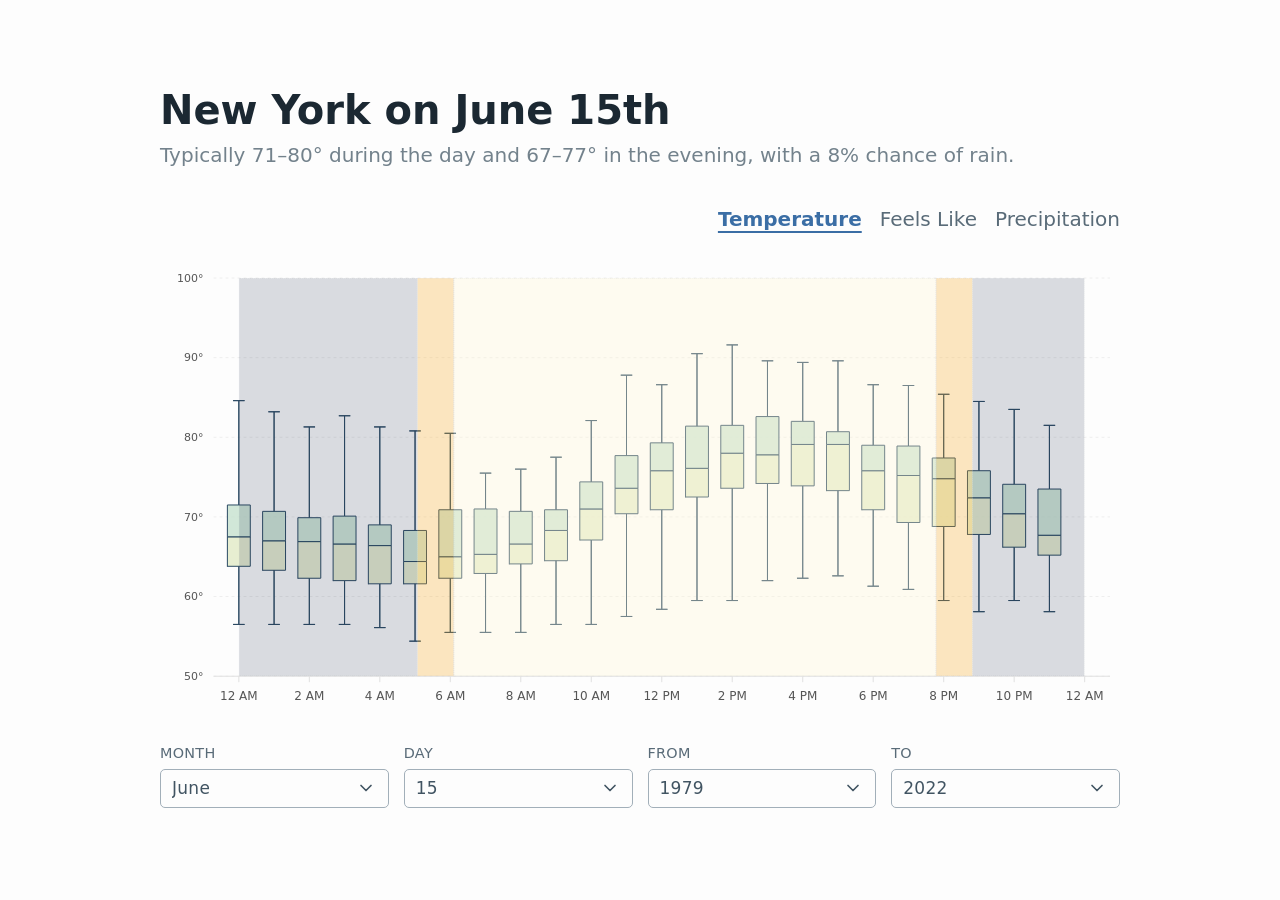
==== commit 546256a8: "updates" ====
--- a/explore/index.html
+++ b/explore/index.html
@@ -2,7 +2,7 @@
     <head>
         <meta charset="utf-8" />
         <meta name="viewport" content="width=device-width, initial-scale=1.0" />
-        <title>New York, by the day</title>
+        <title>Explore NYC Weather History</title>
         <link rel="stylesheet" href="../css/pico.min.css" />
         <link rel="stylesheet" href="../css/app.css" />
         <style>
@@ -14,13 +14,19 @@
                 margin-top: 0.5rem;
                 justify-content: flex-end;
             }
-            .tabs ul {
+            /* nav.tabs beats Pico's default nav ul/li spacing so the last tab's
+               right edge lines up with the content column (dropdowns / modal X). */
+            nav.tabs ul {
                 padding: 0;
                 margin: 0;
-                gap: 0.5rem;
+                gap: 0.9rem;
+            }
+            nav.tabs li {
+                padding: 0;
             }
             .tabs a {
-                padding: 0.2rem 0.3rem;
+                padding: 0.2rem 0;
+                margin: 0;
                 color: var(--secondary);
                 text-decoration: none;
             }
@@ -48,6 +54,13 @@
                 align-items: end;
                 margin-top: 1rem;
             }
+            /* Date (Month/Day) and range (From/To) each stay together, so when
+               the row can't fit all four the range wraps as a unit (2 + 2). */
+            .control-group {
+                display: flex;
+                gap: 0.4rem 0.75rem;
+                flex: 1 1 15rem;
+            }
             .controls label {
                 flex: 1 1 7rem;
                 margin: 0;
@@ -70,6 +83,35 @@
             #hour-modal header {
                 margin-bottom: 0.5rem;
             }
+            .modal-tabs {
+                justify-content: flex-end;
+                margin: 0 0 0.25rem;
+            }
+            .modal-summary {
+                color: var(--secondary);
+                font-size: 0.9rem;
+                margin: 0.5rem 0 0;
+            }
+            /* On phones, tighten the page and let the chart reach the edges. */
+            @media (max-width: 600px) {
+                .container {
+                    padding-left: 0.5rem;
+                    padding-right: 0.5rem;
+                }
+                #chart {
+                    margin-left: -0.5rem;
+                    margin-right: -0.5rem;
+                }
+                #hour-modal article {
+                    width: 96vw;
+                    padding-left: 0.5rem;
+                    padding-right: 0.5rem;
+                }
+                #modal-chart {
+                    margin-left: -0.25rem;
+                    margin-right: -0.25rem;
+                }
+            }
         </style>
     </head>
     <body>
@@ -90,10 +132,14 @@
             <div id="chart"></div>
 
             <div class="controls">
-                <label>Month <select id="month"></select></label>
-                <label>Day <select id="day"></select></label>
-                <label>From <select id="yearStart"></select></label>
-                <label>To <select id="yearEnd"></select></label>
+                <div class="control-group">
+                    <label>Month <select id="month"></select></label>
+                    <label>Day <select id="day"></select></label>
+                </div>
+                <div class="control-group">
+                    <label>From <select id="yearStart"></select></label>
+                    <label>To <select id="yearEnd"></select></label>
+                </div>
             </div>
         </main>
 
@@ -108,7 +154,14 @@
                     ></a>
                     <strong id="modal-title"></strong>
                 </header>
+                <nav class="tabs modal-tabs">
+                    <ul>
+                        <li><a href="#" data-mtab="dist" class="active">Distribution</a></li>
+                        <li><a href="#" data-mtab="years">History</a></li>
+                    </ul>
+                </nav>
                 <div id="modal-chart"></div>
+                <p id="modal-summary" class="modal-summary"></p>
             </article>
         </dialog>
 
